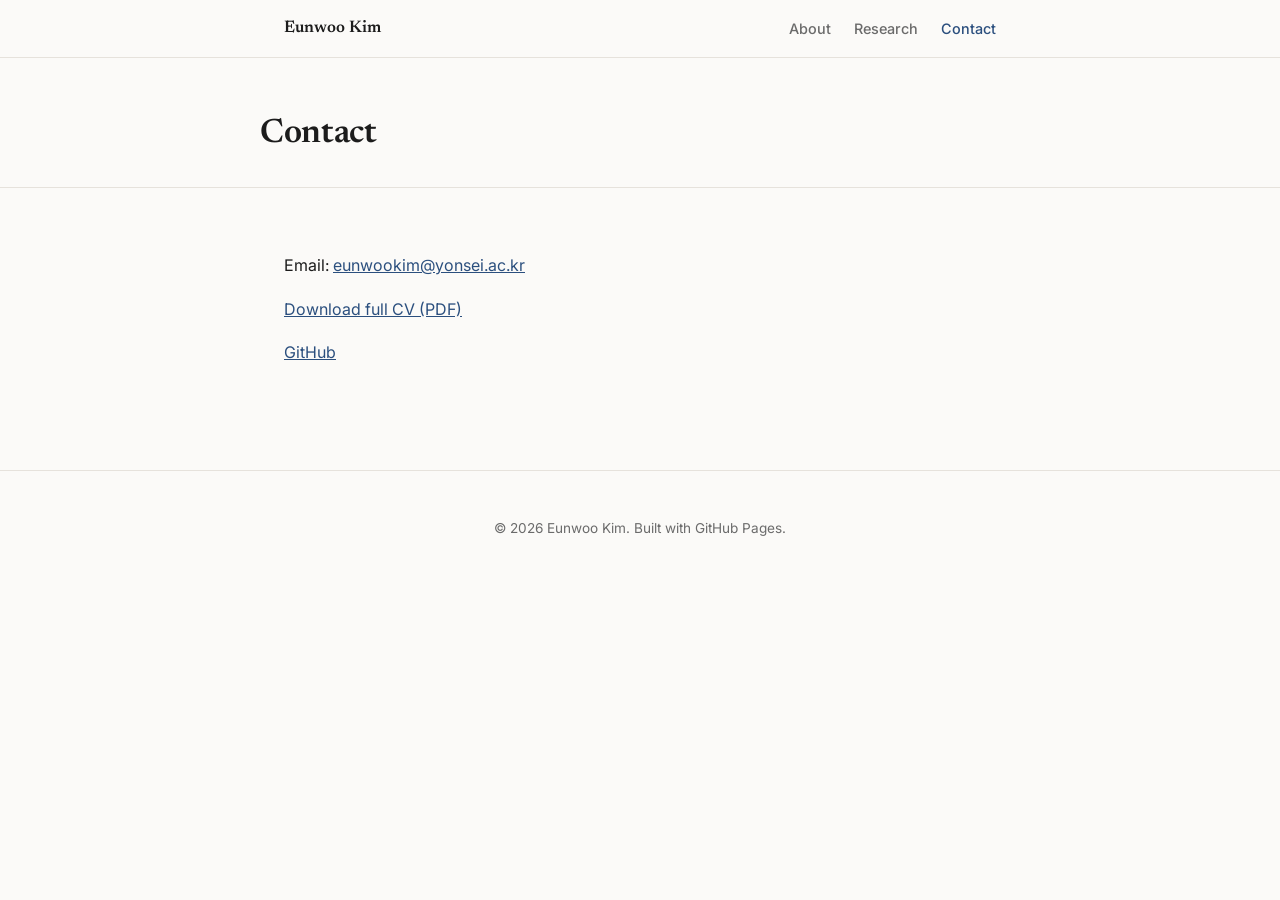
==== contact.html @ c7195d4c "Split single-page site into About, Research, Contact pages" ====
<!DOCTYPE html>
<html lang="en">
<head>
<meta charset="UTF-8">
<meta name="viewport" content="width=device-width, initial-scale=1.0">
<title>Contact &middot; Eunwoo Kim</title>
<link rel="preconnect" href="https://fonts.googleapis.com">
<link rel="preconnect" href="https://fonts.gstatic.com" crossorigin>
<link href="https://fonts.googleapis.com/css2?family=Newsreader:ital,wght@0,400;0,500;0,600;1,400&family=Inter:wght@400;500;600&display=swap" rel="stylesheet">
<link rel="stylesheet" href="style.css?v=3">
</head>
<body>

<div class="topbar">
  <div class="topbar-inner">
    <a class="brand" href="index.html">Eunwoo Kim</a>
    <nav>
      <a href="index.html">About</a>
      <a href="research.html">Research</a>
      <a href="contact.html" class="active">Contact</a>
    </nav>
  </div>
</div>

<header class="page-header">
  <div class="page-header-inner">
    <h1>Contact</h1>
  </div>
</header>

<main>

  <section id="contact">
    <p>Email: <a href="mailto:eunwookim@yonsei.ac.kr">eunwookim@yonsei.ac.kr</a></p>
    <p><a href="assets/CV_Eunwoo_Kim.pdf" target="_blank">Download full CV (PDF)</a></p>
    <p><a href="https://github.com/nunu0112" target="_blank">GitHub</a></p>
  </section>

</main>

<footer>
  <p>&copy; 2026 Eunwoo Kim. Built with GitHub Pages.</p>
</footer>

</body>
</html>
---- style.css ----
:root {
  --bg: #fbfaf8;
  --text: #1c1c1c;
  --muted: #6b6b6b;
  --accent: #2b4f7e;
  --accent-soft: #e8eef6;
  --card-bg: #ffffff;
  --border: #e6e2dc;
  --max-width: 760px;
  --serif: "Newsreader", Georgia, "Apple SD Gothic Neo", serif;
  --sans: "Inter", -apple-system, BlinkMacSystemFont, "Segoe UI", "Apple SD Gothic Neo", "Noto Sans KR", sans-serif;
}

* { box-sizing: border-box; }

body {
  margin: 0;
  font-family: var(--sans);
  color: var(--text);
  background: var(--bg);
  line-height: 1.7;
}

a { color: var(--accent); }

/* Top nav */
.topbar {
  position: sticky;
  top: 0;
  z-index: 10;
  background: rgba(251, 250, 248, 0.9);
  backdrop-filter: blur(6px);
  border-bottom: 1px solid var(--border);
}

.topbar-inner {
  max-width: var(--max-width);
  margin: 0 auto;
  padding: 0.9rem 1.5rem;
  display: flex;
  align-items: center;
  justify-content: space-between;
}

.brand {
  font-family: var(--serif);
  font-weight: 600;
  font-size: 1.05rem;
  color: var(--text);
  text-decoration: none;
}

.topbar nav a {
  color: var(--muted);
  text-decoration: none;
  margin-left: 1.2rem;
  font-size: 0.9rem;
  font-weight: 500;
}

.topbar nav a:hover { color: var(--accent); }

.topbar nav a.active { color: var(--accent); }

/* Page header (Research, Contact) */
.page-header {
  padding: 3rem 1.5rem 1.5rem;
  border-bottom: 1px solid var(--border);
}

.page-header-inner {
  max-width: var(--max-width);
  margin: 0 auto;
}

.page-header h1 {
  font-family: var(--serif);
  font-weight: 600;
  font-size: 2.1rem;
  margin: 0;
  letter-spacing: -0.01em;
}

.section-intro {
  color: var(--muted);
  margin: 0 0 2rem;
}

/* Hero */
.hero {
  padding: 4.5rem 1.5rem 3rem;
  text-align: center;
  border-bottom: 1px solid var(--border);
}

.hero-inner {
  max-width: var(--max-width);
  margin: 0 auto;
}

.avatar {
  width: 128px;
  height: 128px;
  border-radius: 50%;
  margin: 0 auto 1.5rem;
  display: block;
  object-fit: cover;
  background: var(--accent-soft);
  border: 3px solid var(--card-bg);
  box-shadow: 0 0 0 1px var(--border);
}

.hero h1 {
  font-family: var(--serif);
  font-weight: 600;
  margin: 0 0 0.6rem;
  font-size: 2.6rem;
  letter-spacing: -0.01em;
}

.tagline {
  color: var(--text);
  margin: 0 0 1.8rem;
  font-size: 1.1rem;
  font-weight: 500;
}

.icon-links {
  list-style: none;
  display: flex;
  justify-content: center;
  gap: 1.1rem;
  padding: 0;
  margin: 0;
}

.icon-links a {
  display: flex;
  align-items: center;
  justify-content: center;
  width: 40px;
  height: 40px;
  border-radius: 50%;
  background: var(--card-bg);
  border: 1px solid var(--border);
  color: var(--text);
  transition: background 0.15s, color 0.15s, border-color 0.15s;
}

.icon-links a:hover {
  background: var(--accent);
  border-color: var(--accent);
  color: #fff;
}

.icon-links svg {
  width: 18px;
  height: 18px;
}

/* Main content */
main {
  max-width: var(--max-width);
  margin: 0 auto;
  padding: 3rem 1.5rem;
}

section {
  margin-bottom: 3.5rem;
}

section h2 {
  font-family: var(--serif);
  font-weight: 600;
  font-size: 1.6rem;
  margin: 0 0 1.4rem;
  color: var(--text);
}

section h2::after {
  content: "";
  display: block;
  width: 40px;
  height: 3px;
  background: var(--accent);
  margin-top: 0.5rem;
}

.subheading {
  font-family: var(--serif);
  font-size: 1.15rem;
  font-weight: 600;
  margin: 2rem 0 1rem;
}

/* Timeline */
.timeline {
  border-left: 2px solid var(--border);
  padding-left: 1.3rem;
}

.timeline-item {
  position: relative;
  margin-bottom: 1.4rem;
}

.timeline-item::before {
  content: "";
  position: absolute;
  left: -1.75rem;
  top: 0.35rem;
  width: 8px;
  height: 8px;
  border-radius: 50%;
  background: var(--accent);
}

.timeline-date {
  display: block;
  font-size: 0.82rem;
  color: var(--accent);
  font-weight: 600;
  letter-spacing: 0.02em;
  text-transform: uppercase;
  margin-bottom: 0.15rem;
}

.timeline-text ul {
  margin: 0.5rem 0 0;
  padding-left: 1.1rem;
}

.timeline-text li {
  margin-bottom: 0.3rem;
  color: var(--muted);
}

/* Research narrative items */
.research-item {
  margin-bottom: 2.2rem;
  padding-bottom: 2.2rem;
  border-bottom: 1px solid var(--border);
}

.research-item:last-of-type {
  border-bottom: none;
}

.research-item h3 {
  font-family: var(--serif);
  font-size: 1.25rem;
  font-weight: 600;
  margin: 0 0 0.4rem;
}

.research-item .meta {
  color: var(--muted);
  font-size: 0.85rem;
  margin: 0 0 0.8rem;
  font-style: italic;
}

.research-figure {
  margin: 1.2rem 0 0;
  padding: 1rem;
  background: #ffffff;
  border: 1px solid var(--border);
  border-radius: 8px;
  text-align: center;
}

.research-figure img {
  display: block;
  margin: 0 auto;
  max-width: 100%;
  max-height: 320px;
  width: auto;
  height: auto;
  border-radius: 4px;
}

.research-figure figcaption {
  margin-top: 0.7rem;
  font-size: 0.82rem;
  color: var(--muted);
  line-height: 1.5;
}

.plain-list {
  padding-left: 1.2rem;
}

.plain-list li {
  margin-bottom: 0.6rem;
}

/* Skills */
.skill-tags {
  display: flex;
  flex-wrap: wrap;
  gap: 0.5rem;
}

.skill-tags span {
  background: var(--accent-soft);
  color: var(--accent);
  padding: 0.35rem 0.8rem;
  border-radius: 999px;
  font-size: 0.85rem;
  font-weight: 500;
}

#contact a { color: var(--accent); }

footer {
  text-align: center;
  padding: 2rem 1rem;
  color: var(--muted);
  font-size: 0.85rem;
  border-top: 1px solid var(--border);
}

@media (prefers-color-scheme: dark) {
  :root {
    --bg: #12161c;
    --text: #eceff2;
    --muted: #99a3ad;
    --accent: #7fa8e0;
    --accent-soft: #1c2733;
    --card-bg: #191e26;
    --border: #2b323c;
  }
  .topbar { background: rgba(18, 22, 28, 0.85); }
  .icon-links a:hover { color: #12161c; }
}

@media (max-width: 560px) {
  .topbar nav a { margin-left: 0.7rem; font-size: 0.82rem; }
  .hero h1 { font-size: 2.1rem; }
}
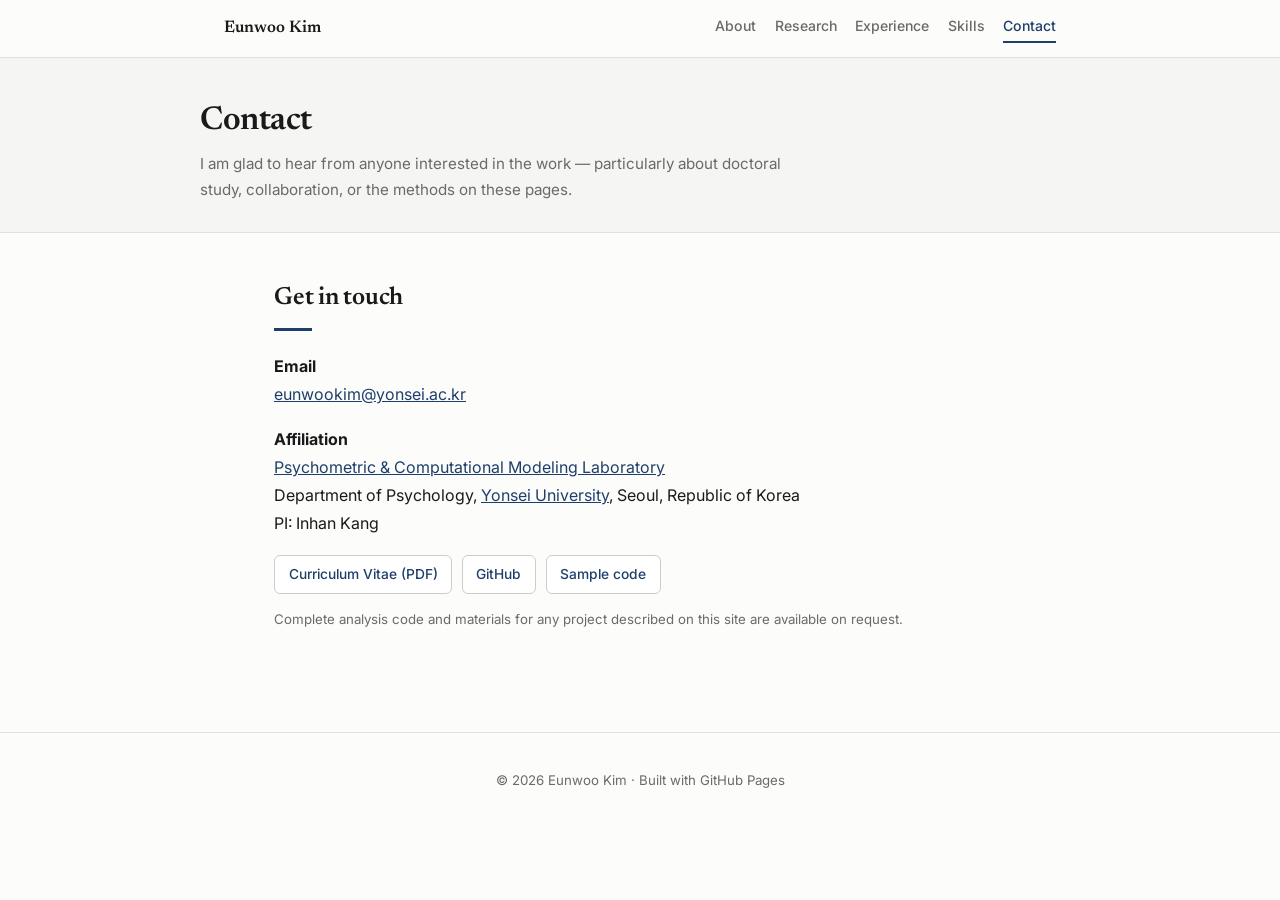
==== commit eb35cdbb: "Expand site into a full research portfolio Adds per-project research subpages with background, metho" ====
--- a/contact.html
+++ b/contact.html
@@ -4,10 +4,11 @@
 <meta charset="UTF-8">
 <meta name="viewport" content="width=device-width, initial-scale=1.0">
 <title>Contact &middot; Eunwoo Kim</title>
+<meta name="description" content="Contact details and curriculum vitae for Eunwoo Kim, postgraduate researcher in quantitative psychology at Yonsei University.">
 <link rel="preconnect" href="https://fonts.googleapis.com">
 <link rel="preconnect" href="https://fonts.gstatic.com" crossorigin>
 <link href="https://fonts.googleapis.com/css2?family=Newsreader:ital,wght@0,400;0,500;0,600;1,400&family=Inter:wght@400;500;600&display=swap" rel="stylesheet">
-<link rel="stylesheet" href="style.css?v=3">
+<link rel="stylesheet" href="style.css?v=10">
 </head>
 <body>
 
@@ -17,6 +18,8 @@
     <nav>
       <a href="index.html">About</a>
       <a href="research.html">Research</a>
+      <a href="experience.html">Experience</a>
+      <a href="skills.html">Skills</a>
       <a href="contact.html" class="active">Contact</a>
     </nav>
   </div>
@@ -25,21 +28,46 @@
 <header class="page-header">
   <div class="page-header-inner">
     <h1>Contact</h1>
+    <p class="page-sub">
+      I am glad to hear from anyone interested in the work &mdash; particularly about doctoral study,
+      collaboration, or the methods on these pages.
+    </p>
   </div>
 </header>
 
 <main>
 
   <section id="contact">
-    <p>Email: <a href="mailto:eunwookim@yonsei.ac.kr">eunwookim@yonsei.ac.kr</a></p>
-    <p><a href="assets/CV_Eunwoo_Kim.pdf" target="_blank">Download full CV (PDF)</a></p>
-    <p><a href="https://github.com/nunu0112" target="_blank">GitHub</a></p>
+    <h2>Get in touch</h2>
+    <p>
+      <strong>Email</strong><br>
+      <a href="mailto:eunwookim@yonsei.ac.kr">eunwookim@yonsei.ac.kr</a>
+    </p>
+    <p>
+      <strong>Affiliation</strong><br>
+      <a href="https://sites.google.com/view/qpsy" target="_blank" rel="noopener">Psychometric &amp; Computational Modeling Laboratory</a><br>
+      Department of Psychology,
+      <a href="https://www.usnews.com/education/best-global-universities/yonsei-university-503801" target="_blank" rel="noopener">Yonsei University</a>,
+      Seoul, Republic of Korea<br>
+      PI: Inhan Kang
+    </p>
+
+    <div class="link-row">
+      <a class="btn-link" href="assets/CV_Eunwoo_Kim.pdf" target="_blank" rel="noopener">Curriculum Vitae (PDF)</a>
+      <a class="btn-link" href="https://github.com/nunu0112" target="_blank" rel="noopener">GitHub</a>
+      <a class="btn-link" href="skills.html#code">Sample code</a>
+    </div>
+
+    <p class="code-caption">
+      Complete analysis code and materials for any project described on this site are available on
+      request.
+    </p>
   </section>
 
 </main>
 
 <footer>
-  <p>&copy; 2026 Eunwoo Kim. Built with GitHub Pages.</p>
+  <p>&copy; 2026 Eunwoo Kim &middot; Built with GitHub Pages</p>
 </footer>
 
 </body>
--- a/style.css
+++ b/style.css
@@ -1,45 +1,60 @@
+/* ==========================================================================
+   Eunwoo Kim — academic site
+   Light theme only: light background, dark text.
+   ========================================================================== */
+
 :root {
-  --bg: #fbfaf8;
-  --text: #1c1c1c;
-  --muted: #6b6b6b;
-  --accent: #2b4f7e;
-  --accent-soft: #e8eef6;
+  --bg: #fcfcfb;
+  --bg-alt: #f5f5f3;
+  --text: #1a1a1a;
+  --text-soft: #3d3d3d;
+  --muted: #6a6a6a;
+  --accent: #1f3f6b;
+  --accent-soft: #eaeff6;
   --card-bg: #ffffff;
-  --border: #e6e2dc;
-  --max-width: 760px;
+  --border: #e2e0da;
+  --border-strong: #cfccc4;
+  --max-width: 780px;
+  --wide-width: 880px;
   --serif: "Newsreader", Georgia, "Apple SD Gothic Neo", serif;
   --sans: "Inter", -apple-system, BlinkMacSystemFont, "Segoe UI", "Apple SD Gothic Neo", "Noto Sans KR", sans-serif;
+  --mono: "SFMono-Regular", "SF Mono", Menlo, Consolas, "Liberation Mono", monospace;
 }
 
 * { box-sizing: border-box; }
+
+html { color-scheme: light; }
 
 body {
   margin: 0;
   font-family: var(--sans);
   color: var(--text);
   background: var(--bg);
-  line-height: 1.7;
+  line-height: 1.75;
+  -webkit-font-smoothing: antialiased;
 }
 
 a { color: var(--accent); }
 
-/* Top nav */
+/* --------------------------------------------------------------- Top nav */
+
 .topbar {
   position: sticky;
   top: 0;
-  z-index: 10;
-  background: rgba(251, 250, 248, 0.9);
-  backdrop-filter: blur(6px);
+  z-index: 20;
+  background: rgba(252, 252, 251, 0.92);
+  backdrop-filter: blur(8px);
   border-bottom: 1px solid var(--border);
 }
 
 .topbar-inner {
-  max-width: var(--max-width);
+  max-width: var(--wide-width);
   margin: 0 auto;
-  padding: 0.9rem 1.5rem;
+  padding: 0.85rem 1.5rem;
   display: flex;
   align-items: center;
   justify-content: space-between;
+  gap: 1rem;
 }
 
 .brand {
@@ -48,49 +63,38 @@
   font-size: 1.05rem;
   color: var(--text);
   text-decoration: none;
+  white-space: nowrap;
+}
+
+.topbar nav {
+  display: flex;
+  flex-wrap: wrap;
+  gap: 1.15rem;
 }
 
 .topbar nav a {
   color: var(--muted);
   text-decoration: none;
-  margin-left: 1.2rem;
-  font-size: 0.9rem;
+  font-size: 0.88rem;
   font-weight: 500;
+  padding-bottom: 2px;
+  border-bottom: 2px solid transparent;
 }
 
 .topbar nav a:hover { color: var(--accent); }
 
-.topbar nav a.active { color: var(--accent); }
-
-/* Page header (Research, Contact) */
-.page-header {
-  padding: 3rem 1.5rem 1.5rem;
-  border-bottom: 1px solid var(--border);
-}
-
-.page-header-inner {
-  max-width: var(--max-width);
-  margin: 0 auto;
-}
-
-.page-header h1 {
-  font-family: var(--serif);
-  font-weight: 600;
-  font-size: 2.1rem;
-  margin: 0;
-  letter-spacing: -0.01em;
-}
-
-.section-intro {
-  color: var(--muted);
-  margin: 0 0 2rem;
-}
-
-/* Hero */
+.topbar nav a.active {
+  color: var(--accent);
+  border-bottom-color: var(--accent);
+}
+
+/* ------------------------------------------------------------------ Hero */
+
 .hero {
-  padding: 4.5rem 1.5rem 3rem;
+  padding: 4rem 1.5rem 2.75rem;
   text-align: center;
   border-bottom: 1px solid var(--border);
+  background: var(--bg-alt);
 }
 
 .hero-inner {
@@ -98,38 +102,46 @@
   margin: 0 auto;
 }
 
-.avatar {
-  width: 128px;
-  height: 128px;
-  border-radius: 50%;
-  margin: 0 auto 1.5rem;
-  display: block;
-  object-fit: cover;
-  background: var(--accent-soft);
-  border: 3px solid var(--card-bg);
-  box-shadow: 0 0 0 1px var(--border);
-}
-
 .hero h1 {
   font-family: var(--serif);
   font-weight: 600;
-  margin: 0 0 0.6rem;
+  margin: 0 0 0.5rem;
   font-size: 2.6rem;
-  letter-spacing: -0.01em;
+  letter-spacing: -0.015em;
+  line-height: 1.15;
+}
+
+.pronouns {
+  font-family: var(--sans);
+  font-weight: 400;
+  font-size: 1.05rem;
+  color: var(--muted);
+  letter-spacing: 0;
+  white-space: nowrap;
 }
 
 .tagline {
-  color: var(--text);
-  margin: 0 0 1.8rem;
-  font-size: 1.1rem;
+  color: var(--text-soft);
+  margin: 0 0 0.35rem;
+  font-size: 1.08rem;
   font-weight: 500;
 }
+
+.tagline-sub {
+  color: var(--muted);
+  margin: 0 0 1.6rem;
+  font-size: 0.92rem;
+}
+
+.tagline-sub a { color: var(--muted); text-decoration-color: var(--border-strong); }
+.tagline-sub a:hover { color: var(--accent); }
 
 .icon-links {
   list-style: none;
   display: flex;
   justify-content: center;
-  gap: 1.1rem;
+  flex-wrap: wrap;
+  gap: 0.9rem;
   padding: 0;
   margin: 0;
 }
@@ -142,7 +154,7 @@
   height: 40px;
   border-radius: 50%;
   background: var(--card-bg);
-  border: 1px solid var(--border);
+  border: 1px solid var(--border-strong);
   color: var(--text);
   transition: background 0.15s, color 0.15s, border-color 0.15s;
 }
@@ -153,115 +165,319 @@
   color: #fff;
 }
 
-.icon-links svg {
-  width: 18px;
-  height: 18px;
-}
-
-/* Main content */
+.icon-links svg { width: 18px; height: 18px; }
+
+/* ----------------------------------------------------------- Page header */
+
+.page-header {
+  padding: 2.75rem 1.5rem 1.75rem;
+  border-bottom: 1px solid var(--border);
+  background: var(--bg-alt);
+}
+
+.page-header-inner {
+  max-width: var(--wide-width);
+  margin: 0 auto;
+}
+
+.page-header h1 {
+  font-family: var(--serif);
+  font-weight: 600;
+  font-size: 2.05rem;
+  margin: 0;
+  letter-spacing: -0.015em;
+  line-height: 1.2;
+}
+
+.page-header .page-sub {
+  color: var(--muted);
+  margin: 0.6rem 0 0;
+  font-size: 0.95rem;
+  max-width: 60ch;
+}
+
+.breadcrumb {
+  font-size: 0.82rem;
+  color: var(--muted);
+  margin: 0 0 0.7rem;
+}
+
+.breadcrumb a { color: var(--muted); text-decoration: none; }
+.breadcrumb a:hover { color: var(--accent); text-decoration: underline; }
+.breadcrumb span { margin: 0 0.4rem; color: var(--border-strong); }
+
+/* ------------------------------------------------------------------ Main */
+
 main {
   max-width: var(--max-width);
   margin: 0 auto;
-  padding: 3rem 1.5rem;
-}
-
-section {
-  margin-bottom: 3.5rem;
-}
+  padding: 2.75rem 1.5rem 1rem;
+}
+
+main.wide { max-width: var(--wide-width); }
+
+section { margin-bottom: 3.25rem; }
 
 section h2 {
   font-family: var(--serif);
   font-weight: 600;
-  font-size: 1.6rem;
-  margin: 0 0 1.4rem;
-  color: var(--text);
+  font-size: 1.55rem;
+  margin: 0 0 1.3rem;
+  color: var(--text);
+  letter-spacing: -0.01em;
 }
 
 section h2::after {
   content: "";
   display: block;
-  width: 40px;
+  width: 38px;
   height: 3px;
   background: var(--accent);
   margin-top: 0.5rem;
 }
 
-.subheading {
+h3 {
   font-family: var(--serif);
-  font-size: 1.15rem;
-  font-weight: 600;
-  margin: 2rem 0 1rem;
-}
-
-/* Timeline */
+  font-size: 1.22rem;
+  font-weight: 600;
+  margin: 2rem 0 0.7rem;
+  letter-spacing: -0.005em;
+}
+
+h4 {
+  font-family: var(--sans);
+  font-size: 0.95rem;
+  font-weight: 600;
+  margin: 1.5rem 0 0.5rem;
+  color: var(--text);
+}
+
+p { margin: 0 0 1.1rem; }
+
+.section-intro {
+  color: var(--text);
+  margin: 0 0 2rem;
+  font-size: 1.02rem;
+}
+
+.lead {
+  font-size: 1.05rem;
+  color: var(--text);
+}
+
+/* -------------------------------------------------------------- Timeline */
+
 .timeline {
   border-left: 2px solid var(--border);
-  padding-left: 1.3rem;
+  padding-left: 1.35rem;
+  margin-left: 0.25rem;
 }
 
 .timeline-item {
   position: relative;
-  margin-bottom: 1.4rem;
+  margin-bottom: 1.6rem;
 }
 
 .timeline-item::before {
   content: "";
   position: absolute;
-  left: -1.75rem;
-  top: 0.35rem;
-  width: 8px;
-  height: 8px;
+  left: -1.8rem;
+  top: 0.45rem;
+  width: 9px;
+  height: 9px;
   border-radius: 50%;
   background: var(--accent);
+  box-shadow: 0 0 0 3px var(--bg);
 }
 
 .timeline-date {
   display: block;
-  font-size: 0.82rem;
+  font-size: 0.78rem;
   color: var(--accent);
   font-weight: 600;
-  letter-spacing: 0.02em;
+  letter-spacing: 0.04em;
   text-transform: uppercase;
+  margin-bottom: 0.1rem;
+}
+
+.timeline-text { display: block; }
+
+.timeline-role {
+  font-weight: 600;
+  color: var(--text);
+}
+
+.timeline-meta {
+  display: block;
+  color: var(--muted);
+  font-size: 0.9rem;
+  margin-top: 0.1rem;
+}
+
+.timeline-thesis {
+  display: block;
+  font-size: 0.9rem;
+  color: var(--text-soft);
+  margin-top: 0.35rem;
+  padding-left: 0.8rem;
+  border-left: 2px solid var(--border);
+}
+
+.timeline-text ul {
+  margin: 0.6rem 0 0;
+  padding-left: 1.15rem;
+}
+
+.timeline-text li {
+  margin-bottom: 0.4rem;
+  color: var(--text-soft);
+  font-size: 0.95rem;
+}
+
+/* ---------------------------------------------------------- Project card */
+
+.project-card {
+  display: block;
+  background: var(--card-bg);
+  border: 1px solid var(--border);
+  border-radius: 10px;
+  padding: 1.4rem 1.5rem;
+  margin-bottom: 1.1rem;
+  text-decoration: none;
+  color: inherit;
+  transition: border-color 0.15s, box-shadow 0.15s, transform 0.15s;
+}
+
+.project-card:hover {
+  border-color: var(--accent);
+  box-shadow: 0 4px 18px rgba(31, 63, 107, 0.08);
+  transform: translateY(-1px);
+}
+
+.project-card h3 {
+  font-size: 1.14rem;
+  margin: 0 0 0.5rem;
+  color: var(--text);
+}
+
+.project-card p {
+  margin: 0 0 0.8rem;
+  color: var(--text-soft);
+  font-size: 0.95rem;
+}
+
+.project-card .card-more {
+  font-size: 0.86rem;
+  font-weight: 600;
+  color: var(--accent);
+}
+
+.card-tags {
+  display: flex;
+  flex-wrap: wrap;
+  gap: 0.4rem;
+  margin: 0 0 0.75rem;
+}
+
+/* ---------------------------------------------------------------- Badges */
+
+.badge {
+  display: inline-block;
+  font-size: 0.72rem;
+  font-weight: 600;
+  letter-spacing: 0.04em;
+  text-transform: uppercase;
+  padding: 0.2rem 0.55rem;
+  border-radius: 4px;
+  background: var(--accent-soft);
+  color: var(--accent);
+  border: 1px solid #d5e0ee;
+  white-space: nowrap;
+}
+
+.badge.neutral {
+  background: var(--bg-alt);
+  color: var(--muted);
+  border-color: var(--border);
+}
+
+.tag {
+  display: inline-block;
+  font-size: 0.78rem;
+  padding: 0.15rem 0.6rem;
+  border-radius: 999px;
+  background: var(--bg-alt);
+  color: var(--text-soft);
+  border: 1px solid var(--border);
+}
+
+/* --------------------------------------------------------- Study meta bar */
+
+.study-meta {
+  display: flex;
+  flex-wrap: wrap;
+  gap: 0.5rem 1.2rem;
+  align-items: center;
+  padding: 0.9rem 1.1rem;
+  background: var(--bg-alt);
+  border: 1px solid var(--border);
+  border-radius: 8px;
+  margin: 0 0 2rem;
+  font-size: 0.88rem;
+  color: var(--text-soft);
+}
+
+.study-meta .meta-label {
+  font-weight: 600;
+  color: var(--muted);
+  font-size: 0.76rem;
+  letter-spacing: 0.04em;
+  text-transform: uppercase;
+  margin-right: 0.3rem;
+}
+
+.study-meta > div { display: flex; align-items: baseline; gap: 0.2rem; }
+
+/* ------------------------------------------------------- Method callouts */
+
+.method-list {
+  list-style: none;
+  padding: 0;
+  margin: 0 0 1.4rem;
+  border-top: 1px solid var(--border);
+}
+
+.method-list li {
+  padding: 0.85rem 0;
+  border-bottom: 1px solid var(--border);
+  font-size: 0.95rem;
+  color: var(--text-soft);
+}
+
+.method-list .m-label {
+  display: block;
+  font-weight: 600;
+  color: var(--text);
+  font-size: 0.92rem;
   margin-bottom: 0.15rem;
 }
 
-.timeline-text ul {
-  margin: 0.5rem 0 0;
-  padding-left: 1.1rem;
-}
-
-.timeline-text li {
-  margin-bottom: 0.3rem;
-  color: var(--muted);
-}
-
-/* Research narrative items */
-.research-item {
-  margin-bottom: 2.2rem;
-  padding-bottom: 2.2rem;
-  border-bottom: 1px solid var(--border);
-}
-
-.research-item:last-of-type {
-  border-bottom: none;
-}
-
-.research-item h3 {
-  font-family: var(--serif);
-  font-size: 1.25rem;
-  font-weight: 600;
-  margin: 0 0 0.4rem;
-}
-
-.research-item .meta {
-  color: var(--muted);
-  font-size: 0.85rem;
-  margin: 0 0 0.8rem;
-  font-style: italic;
-}
+.callout {
+  background: var(--accent-soft);
+  border-left: 3px solid var(--accent);
+  border-radius: 0 6px 6px 0;
+  padding: 1rem 1.2rem;
+  margin: 0 0 1.5rem;
+  font-size: 0.94rem;
+  color: var(--text-soft);
+}
+
+.callout strong { color: var(--text); }
+
+/* --------------------------------------------------------------- Figures */
 
 .research-figure {
-  margin: 1.2rem 0 0;
+  margin: 1.5rem 0 1.8rem;
   padding: 1rem;
   background: #ffffff;
   border: 1px solid var(--border);
@@ -273,68 +489,182 @@
   display: block;
   margin: 0 auto;
   max-width: 100%;
-  max-height: 320px;
+  max-height: 380px;
   width: auto;
   height: auto;
   border-radius: 4px;
 }
 
 .research-figure figcaption {
-  margin-top: 0.7rem;
-  font-size: 0.82rem;
-  color: var(--muted);
-  line-height: 1.5;
-}
-
-.plain-list {
-  padding-left: 1.2rem;
-}
-
-.plain-list li {
-  margin-bottom: 0.6rem;
-}
-
-/* Skills */
+  margin-top: 0.8rem;
+  font-size: 0.83rem;
+  color: var(--muted);
+  line-height: 1.55;
+  text-align: left;
+}
+
+.research-figure figcaption .fig-label {
+  font-weight: 600;
+  color: var(--text);
+}
+
+/* ------------------------------------------------------------ Code blocks */
+
+.code-block {
+  background: #1e2530;
+  border-radius: 8px;
+  padding: 1rem 1.1rem;
+  margin: 0 0 1.2rem;
+  overflow-x: auto;
+}
+
+.code-block pre {
+  margin: 0;
+  font-family: var(--mono);
+  font-size: 0.8rem;
+  line-height: 1.6;
+  color: #e3e8ef;
+  white-space: pre;
+}
+
+.code-caption {
+  font-size: 0.83rem;
+  color: var(--muted);
+  margin: -0.6rem 0 1.5rem;
+}
+
+code {
+  font-family: var(--mono);
+  font-size: 0.86em;
+  background: var(--bg-alt);
+  padding: 0.1rem 0.32rem;
+  border-radius: 3px;
+  border: 1px solid var(--border);
+}
+
+/* ------------------------------------------------------------ Link lists */
+
+.link-row {
+  display: flex;
+  flex-wrap: wrap;
+  gap: 0.6rem;
+  margin: 0 0 1.5rem;
+}
+
+.btn-link {
+  display: inline-flex;
+  align-items: center;
+  gap: 0.4rem;
+  font-size: 0.86rem;
+  font-weight: 500;
+  text-decoration: none;
+  color: var(--accent);
+  background: var(--card-bg);
+  border: 1px solid var(--border-strong);
+  border-radius: 6px;
+  padding: 0.4rem 0.85rem;
+  transition: background 0.15s, border-color 0.15s, color 0.15s;
+}
+
+.btn-link:hover {
+  background: var(--accent);
+  border-color: var(--accent);
+  color: #fff;
+}
+
+.btn-link svg { width: 15px; height: 15px; }
+
+.plain-list { padding-left: 1.2rem; }
+.plain-list li { margin-bottom: 0.55rem; }
+
+/* ------------------------------------------------------------- Skill sets */
+
+.skill-group {
+  border: 1px solid var(--border);
+  border-radius: 10px;
+  padding: 1.3rem 1.5rem;
+  margin-bottom: 1.1rem;
+  background: var(--card-bg);
+}
+
+.skill-group h3 {
+  margin: 0 0 0.3rem;
+  font-size: 1.1rem;
+}
+
+.skill-group .skill-detail {
+  font-size: 0.94rem;
+  color: var(--text-soft);
+  margin: 0 0 0.9rem;
+}
+
+.skill-group .applied {
+  font-size: 0.85rem;
+  color: var(--muted);
+  margin: 0.8rem 0 0;
+  padding-top: 0.8rem;
+  border-top: 1px dashed var(--border);
+}
+
 .skill-tags {
   display: flex;
   flex-wrap: wrap;
-  gap: 0.5rem;
-}
-
+  gap: 0.45rem;
+  margin-bottom: 0.3rem;
+}
+
+.skill-tags a,
 .skill-tags span {
   background: var(--accent-soft);
   color: var(--accent);
-  padding: 0.35rem 0.8rem;
+  padding: 0.28rem 0.75rem;
   border-radius: 999px;
-  font-size: 0.85rem;
+  font-size: 0.83rem;
   font-weight: 500;
-}
-
-#contact a { color: var(--accent); }
+  text-decoration: none;
+  border: 1px solid #d5e0ee;
+}
+
+.skill-tags a:hover { background: var(--accent); color: #fff; }
+
+/* ------------------------------------------------------------- Next/prev */
+
+.page-nav {
+  display: flex;
+  justify-content: space-between;
+  gap: 1rem;
+  border-top: 1px solid var(--border);
+  padding-top: 1.5rem;
+  margin-top: 2.5rem;
+  font-size: 0.88rem;
+}
+
+.page-nav a { text-decoration: none; font-weight: 500; }
+.page-nav a:hover { text-decoration: underline; }
+
+/* ---------------------------------------------------------------- Footer */
 
 footer {
   text-align: center;
-  padding: 2rem 1rem;
-  color: var(--muted);
-  font-size: 0.85rem;
+  padding: 2.25rem 1rem;
+  color: var(--muted);
+  font-size: 0.83rem;
   border-top: 1px solid var(--border);
-}
-
-@media (prefers-color-scheme: dark) {
-  :root {
-    --bg: #12161c;
-    --text: #eceff2;
-    --muted: #99a3ad;
-    --accent: #7fa8e0;
-    --accent-soft: #1c2733;
-    --card-bg: #191e26;
-    --border: #2b323c;
-  }
-  .topbar { background: rgba(18, 22, 28, 0.85); }
-  .icon-links a:hover { color: #12161c; }
-}
-
-@media (max-width: 560px) {
-  .topbar nav a { margin-left: 0.7rem; font-size: 0.82rem; }
-  .hero h1 { font-size: 2.1rem; }
-}
+  margin-top: 2rem;
+}
+
+footer a { color: var(--muted); }
+
+/* --------------------------------------------------------------- Mobile */
+
+@media (max-width: 640px) {
+  .topbar-inner { flex-direction: column; align-items: flex-start; gap: 0.5rem; }
+  .topbar nav { gap: 0.9rem; }
+  .topbar nav a { font-size: 0.82rem; }
+  .hero { padding: 3rem 1.25rem 2.25rem; }
+  .hero h1 { font-size: 2.05rem; }
+  .pronouns { font-size: 0.95rem; }
+  .page-header h1 { font-size: 1.7rem; }
+  main { padding: 2rem 1.25rem 1rem; }
+  .study-meta { flex-direction: column; align-items: flex-start; gap: 0.35rem; }
+}
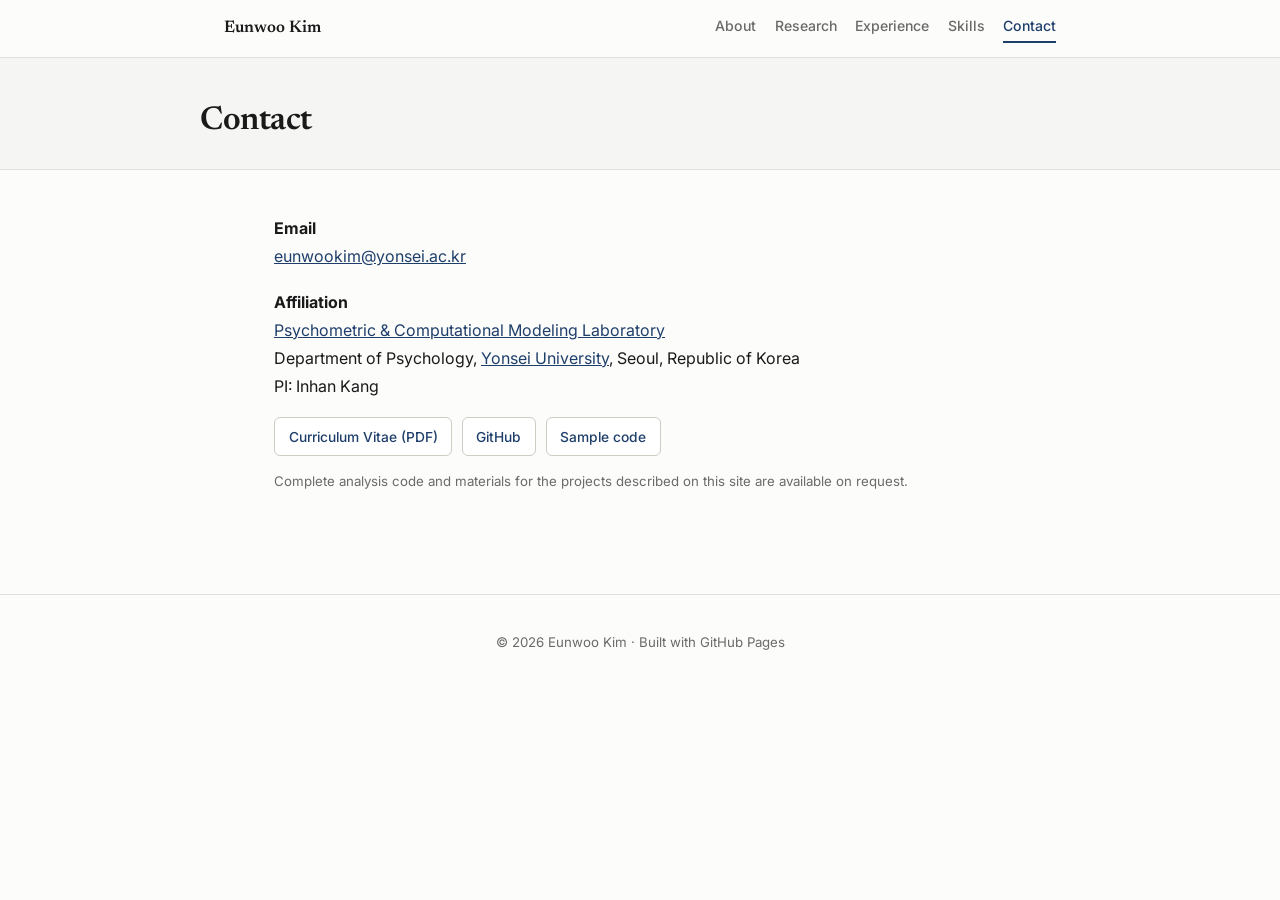
==== commit 05383a4a: "Tighten site copy and consolidate page elements Revises wording across the site towards a more restr" ====
--- a/contact.html
+++ b/contact.html
@@ -8,7 +8,7 @@
 <link rel="preconnect" href="https://fonts.googleapis.com">
 <link rel="preconnect" href="https://fonts.gstatic.com" crossorigin>
 <link href="https://fonts.googleapis.com/css2?family=Newsreader:ital,wght@0,400;0,500;0,600;1,400&family=Inter:wght@400;500;600&display=swap" rel="stylesheet">
-<link rel="stylesheet" href="style.css?v=10">
+<link rel="stylesheet" href="style.css?v=12">
 </head>
 <body>
 
@@ -28,18 +28,13 @@
 <header class="page-header">
   <div class="page-header-inner">
     <h1>Contact</h1>
-    <p class="page-sub">
-      I am glad to hear from anyone interested in the work &mdash; particularly about doctoral study,
-      collaboration, or the methods on these pages.
-    </p>
   </div>
 </header>
 
 <main>
 
   <section id="contact">
-    <h2>Get in touch</h2>
-    <p>
+        <p>
       <strong>Email</strong><br>
       <a href="mailto:eunwookim@yonsei.ac.kr">eunwookim@yonsei.ac.kr</a>
     </p>
@@ -59,7 +54,7 @@
     </div>
 
     <p class="code-caption">
-      Complete analysis code and materials for any project described on this site are available on
+      Complete analysis code and materials for the projects described on this site are available on
       request.
     </p>
   </section>
--- a/style.css
+++ b/style.css
@@ -323,6 +323,12 @@
   border-left: 2px solid var(--border);
 }
 
+.timeline-text p {
+  margin: 0.5rem 0 0;
+  color: var(--text-soft);
+  font-size: 0.95rem;
+}
+
 .timeline-text ul {
   margin: 0.6rem 0 0;
   padding-left: 1.15rem;
@@ -337,7 +343,9 @@
 /* ---------------------------------------------------------- Project card */
 
 .project-card {
-  display: block;
+  display: flex;
+  gap: 1.4rem;
+  align-items: flex-start;
   background: var(--card-bg);
   border: 1px solid var(--border);
   border-radius: 10px;
@@ -348,6 +356,29 @@
   transition: border-color 0.15s, box-shadow 0.15s, transform 0.15s;
 }
 
+.project-card .card-body { flex: 1; min-width: 0; }
+
+.card-thumb {
+  flex: 0 0 190px;
+  height: 150px;
+  border: 1px solid var(--border);
+  border-radius: 6px;
+  background: #fff;
+  display: flex;
+  align-items: center;
+  justify-content: center;
+  padding: 0.5rem;
+  overflow: hidden;
+}
+
+.card-thumb img {
+  max-width: 100%;
+  max-height: 100%;
+  width: auto;
+  height: auto;
+  object-fit: contain;
+}
+
 .project-card:hover {
   border-color: var(--accent);
   box-shadow: 0 4px 18px rgba(31, 63, 107, 0.08);
@@ -409,6 +440,36 @@
   background: var(--bg-alt);
   color: var(--text-soft);
   border: 1px solid var(--border);
+}
+
+/* -------------------------------------------------------------- Abstract */
+
+.abstract {
+  background: var(--card-bg);
+  border: 1px solid var(--border-strong);
+  border-left: 4px solid var(--accent);
+  border-radius: 0 8px 8px 0;
+  padding: 1.4rem 1.6rem;
+  margin: 0 0 2rem;
+}
+
+.abstract h2 {
+  font-family: var(--sans);
+  font-size: 0.76rem;
+  font-weight: 600;
+  letter-spacing: 0.1em;
+  text-transform: uppercase;
+  color: var(--accent);
+  margin: 0 0 0.7rem;
+}
+
+.abstract h2::after { display: none; }
+
+.abstract p {
+  margin: 0;
+  font-size: 1rem;
+  line-height: 1.7;
+  color: var(--text);
 }
 
 /* --------------------------------------------------------- Study meta bar */
@@ -667,4 +728,6 @@
   .page-header h1 { font-size: 1.7rem; }
   main { padding: 2rem 1.25rem 1rem; }
   .study-meta { flex-direction: column; align-items: flex-start; gap: 0.35rem; }
-}
+  .project-card { flex-direction: column; gap: 1rem; }
+  .card-thumb { flex: none; width: 100%; height: 130px; }
+}
